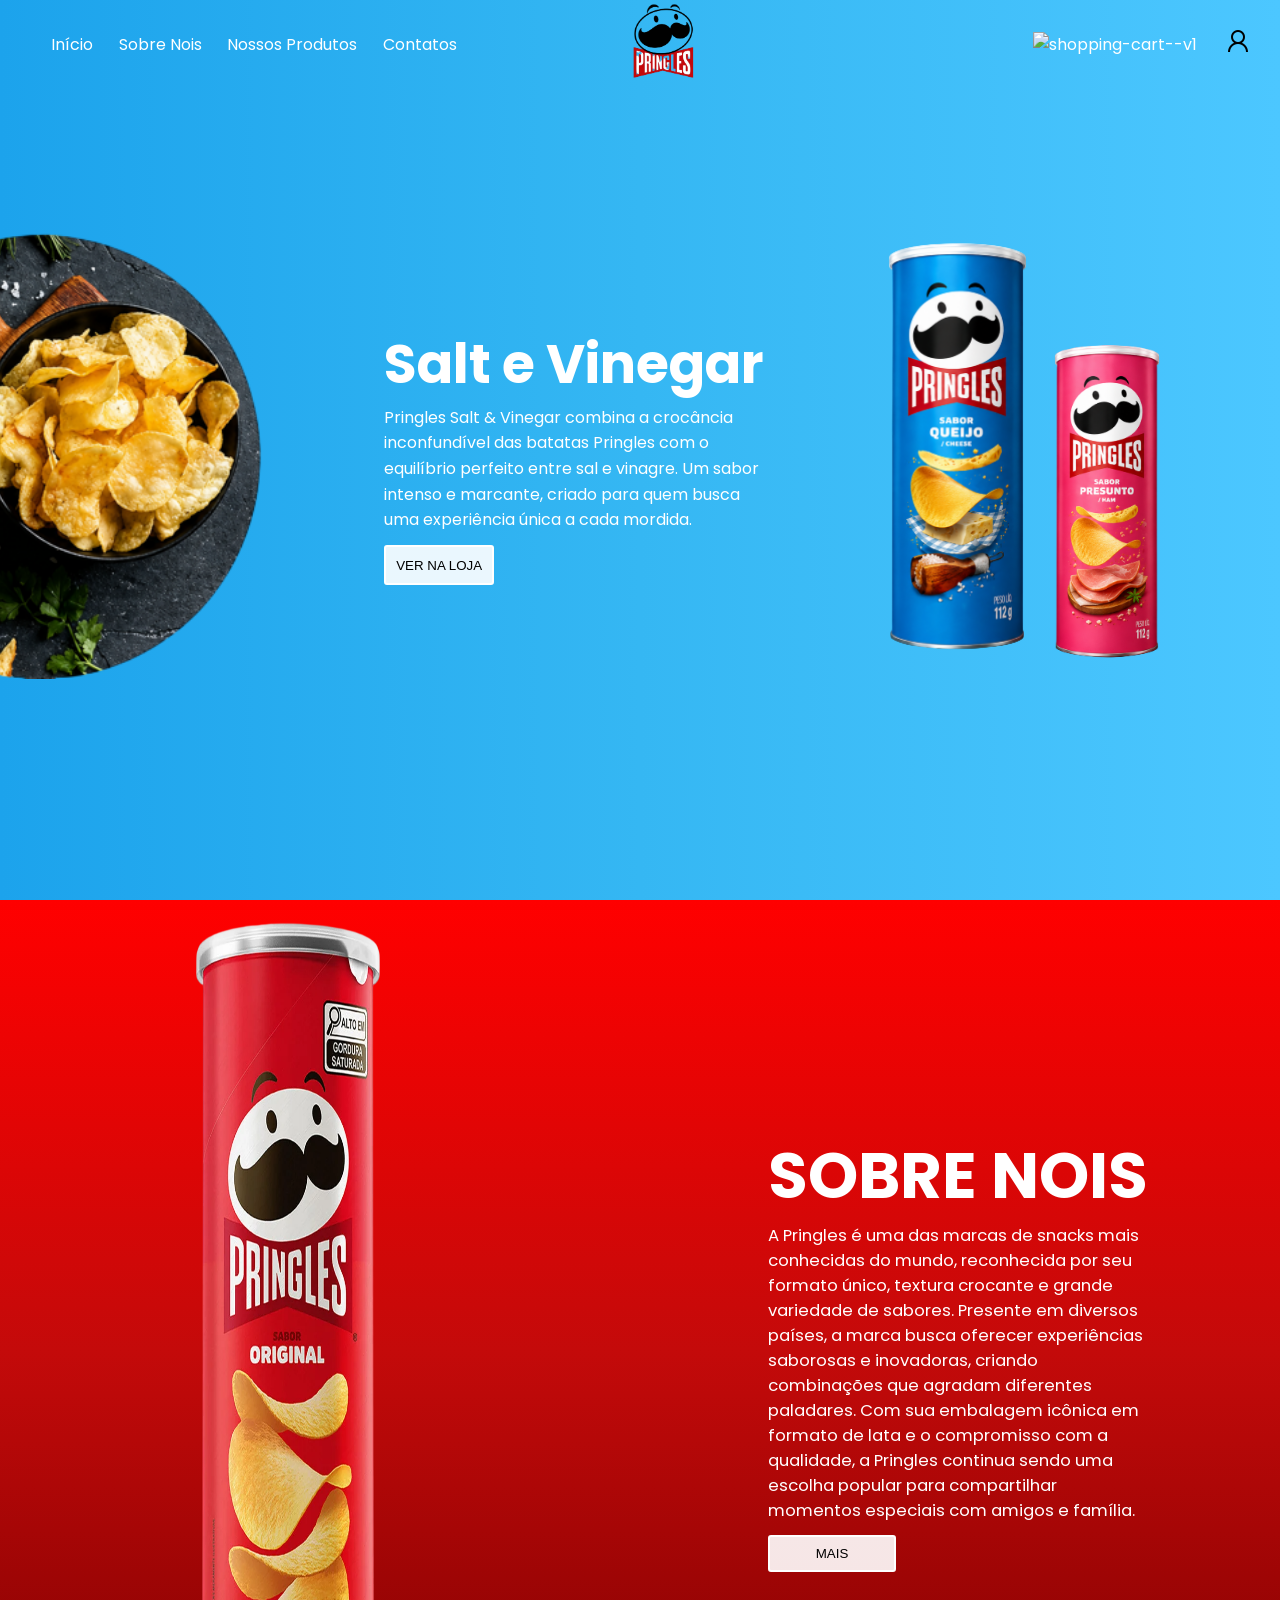
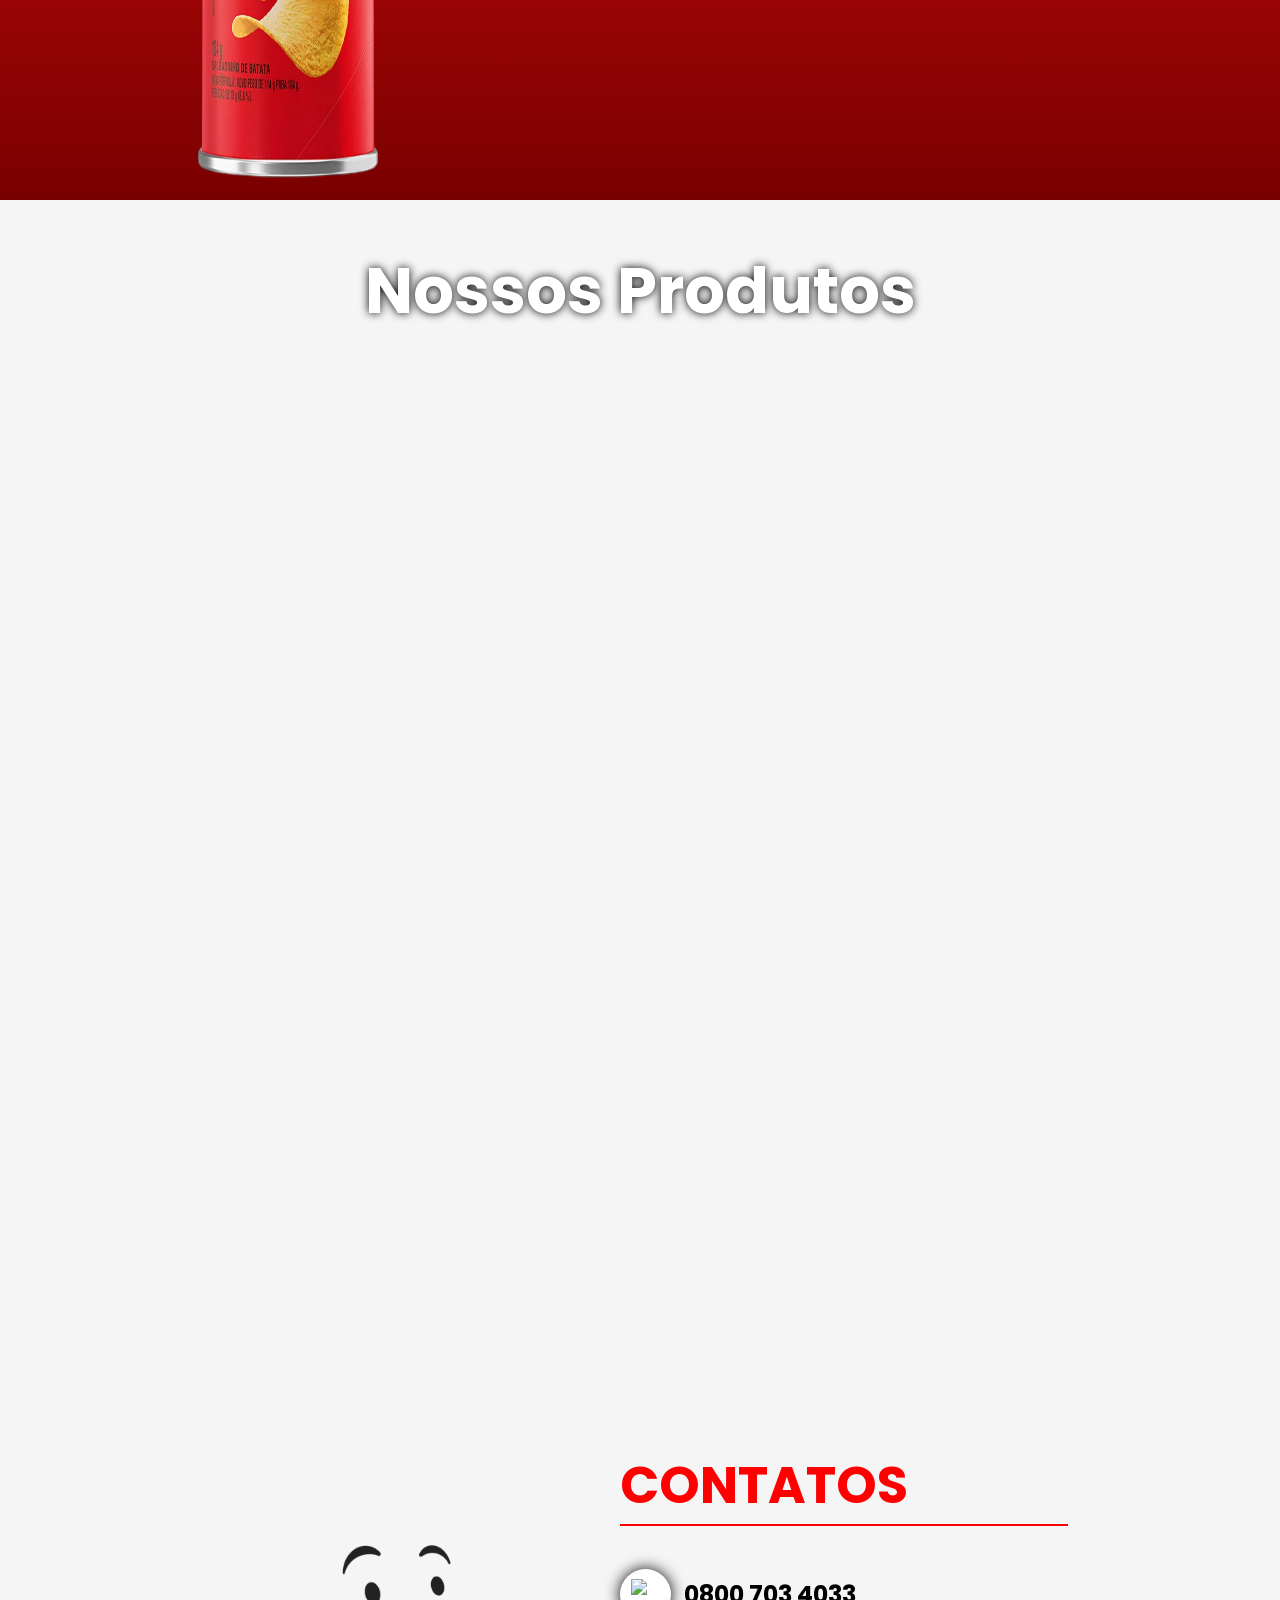
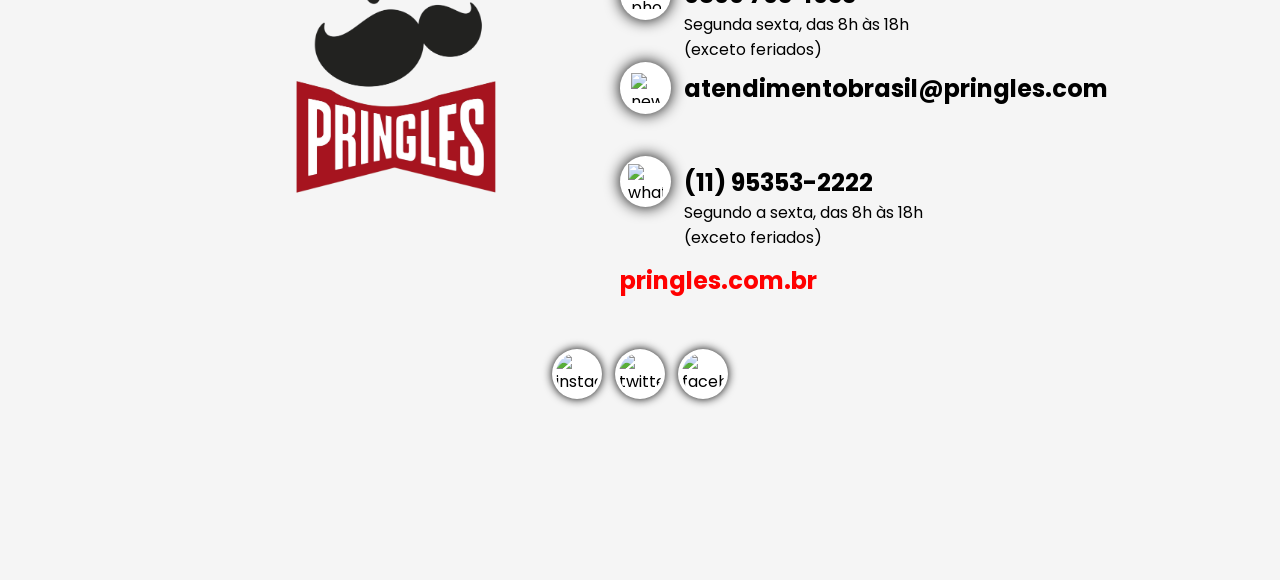
==== index.html @ d11bb08d "Update and rename pringles.html to index.html" ====
<!DOCTYPE html>
<html lang="pt-br">

<head>
    <meta charset="UTF-8">
    <meta name="viewport" content="width=device-width, initial-scale=1.0">
    <title>Pringles</title>
    <link rel="stylesheet" href="pringles.css">
    <script src="pringles.js" defer></script>
    <link rel="preconnect" href="https://fonts.googleapis.com">
    <link rel="preconnect" href="https://fonts.gstatic.com" crossorigin>
    <link
        href="https://fonts.googleapis.com/css2?family=Poppins:ital,wght@0,100;0,200;0,300;0,400;0,500;0,600;0,700;0,800;0,900;1,100;1,200;1,300;1,400;1,500;1,600;1,700;1,800;1,900&display=swap"
        rel="stylesheet">
</head>

<body>
    <header class="header">
        <div class="list">
            <ul>
                <a href="#">
                    <li>Início</li>
                </a>
                <a href="#sections2">
                    <li>Sobre Nois</li>
                </a>
                <a href="">
                    <li>Nossos Produtos</li>
                </a>
                <a href="">
                    <li>Contatos</li>
                </a>
            </ul>
        </div>
        <div class="logo">
            <img src="Imagens/logo.png" alt="">
        </div>
        <div class="icones">
            <a href="#" onclick="abrir()"> <img width="30" height="30"
                    src="https://img.icons8.com/ios-glyphs/30/shopping-cart--v1.png" alt="shopping-cart--v1" /></a>
            <a href="/PLINGLES/Login/login.html"><img src="Imagens/usuario.png" alt=""></a>
        </div>
    </header>

    <section class="section1">
        <div class="slaider">
            <div class="slide  ativo">

                <div class="circulo">
                    <img src="Imagens/Circulo1.png" alt="">
                </div>
                <div class="texto">
                    <h2>Salt e Vinegar</h2>
                    <p>Pringles Salt & Vinegar combina a crocância inconfundível das batatas Pringles com o equilíbrio
                        perfeito entre sal e vinagre. Um sabor intenso e marcante, criado para quem busca uma
                        experiência única a cada mordida.</p>
                    <button>VER NA LOJA</button>
                </div>
                <div class="latas">
                    <img src="Imagens/lata1.png" alt="">
                    <img src="Imagens/lata2.png" alt="">
                </div>

            </div>
            <div class="slide">

                <div class="circulo">
                    <img src="Imagens/Circulo1.png" alt="">
                </div>
                <div class="texto">
                    <h2>Salt e Vinegar</h2>
                    <p>Pringles Salt & Vinegar combina a crocância inconfundível das batatas Pringles com o equilíbrio
                        perfeito entre sal e vinagre. Um sabor intenso e marcante, criado para quem busca uma
                        experiência única a cada mordida.</p>
                    <button>VER NA LOJA</button>
                </div>
                <div class="latas">
                    <img src="Imagens/lata2.png" alt="">
                    <img src="Imagens/lata3.png" alt="">
                </div>
            </div>
            <div class="slide">

                <div class="circulo">
                    <img src="Imagens/Circulo1.png" alt="">
                </div>
                <div class="texto">
                    <h2>Salt e Vinegar</h2>
                    <p>Pringles Salt & Vinegar combina a crocância inconfundível das batatas Pringles com o equilíbrio
                        perfeito entre sal e vinagre. Um sabor intenso e marcante, criado para quem busca uma
                        experiência única a cada mordida.</p>
                    <button>VER NA LOJA</button>
                </div>
                <div class="latas">
                    <img src="Imagens/lata3.png" alt="">
                    <img src="Imagens/lata4.png" alt="">
                </div>

            </div>
            <div class="slide">

                <div class="circulo">
                    <img src="Imagens/Circulo1.png" alt="">
                </div>
                <div class="texto">
                    <h2>Salt e Vinegar</h2>
                    <p>Pringles Salt & Vinegar combina a crocância inconfundível das batatas Pringles com o equilíbrio
                        perfeito entre sal e vinagre. Um sabor intenso e marcante, criado para quem busca uma
                        experiência única a cada mordida.</p>
                    <button>VER NA LOJA</button>
                </div>
                <div class="latas">
                    <img src="Imagens/lata4.png" alt="">
                    <img src="Imagens/lata1.png" alt="">
                </div>

            </div>


        </div>
    </section>

    <section class="section2">
        <div class="area ativo">
            <div class="imgens ativo">
                <img src="Imagens/lataSobra-mais.png" alt="">
            </div>
            <div class="sobre">
                <div class="sobre-text">
                    <h2 id="sections2">SOBRE NOIS</h2>
                    <p>
                        A Pringles é uma das marcas de snacks mais conhecidas do mundo, reconhecida por seu formato
                        único, textura crocante e grande variedade de sabores. Presente em diversos países, a marca
                        busca oferecer experiências saborosas e inovadoras, criando combinações que agradam diferentes
                        paladares. Com sua embalagem icônica em formato de lata e o compromisso com a qualidade, a
                        Pringles continua sendo uma escolha popular para compartilhar momentos especiais com amigos e
                        família.
                    </p>
                    <button>MAIS</button>
                </div>
            </div>

        </div>
        <div class="area">
            <div class="imgens ativo">
                <img src="Imagens/latasobrenois.png" alt="">
            </div>
            <div class="sobre">
                <div class="sobre-text">
                    <h2>SOBRE NOIS</h2>
                    <p>
                        A Pringles é uma das marcas de snacks mais conhecidas do mundo, reconhecida por seu formato
                        único, textura crocante e grande variedade de sabores. Presente em diversos países, a marca
                        busca oferecer experiências saborosas e inovadoras, criando combinações que agradam diferentes
                        paladares. Com sua embalagem icônica em formato de lata e o compromisso com a qualidade, a
                        Pringles continua sendo uma escolha popular para compartilhar momentos especiais com amigos e
                        família.
                    </p>
                    <button>MAIS</button>
                </div>
            </div>
        </div>
        <div class="area">
            <div class="imgens ativo">
                <img src="Imagens/latasobre.nois3.png" alt="">
            </div>

            <div class="sobre">
                <div class="sobre-text">
                    <h2>SOBRE NOIS</h2>
                    <p>
                        A Pringles é uma das marcas de snacks mais conhecidas do mundo, reconhecida por seu formato
                        único, textura crocante e grande variedade de sabores. Presente em diversos países, a marca
                        busca oferecer experiências saborosas e inovadoras, criando combinações que agradam diferentes
                        paladares. Com sua embalagem icônica em formato de lata e o compromisso com a qualidade, a
                        Pringles continua sendo uma escolha popular para compartilhar momentos especiais com amigos e
                        família.
                    </p>
                    <button>MAIS</button>
                </div>
            </div>
        </div>

        <div class="area">
            <div class="imgens ativo">
                <img src="Imagens/lata sobre nois2.png" alt="">
            </div>
            <div class="sobre">
                <div class="sobre-text">
                    <h2>SOBRE NOIS</h2>
                    <p>
                        A Pringles é uma das marcas de snacks mais conhecidas do mundo, reconhecida por seu formato
                        único, textura crocante e grande variedade de sabores. Presente em diversos países, a marca
                        busca oferecer experiências saborosas e inovadoras, criando combinações que agradam diferentes
                        paladares. Com sua embalagem icônica em formato de lata e o compromisso com a qualidade, a
                        Pringles continua sendo uma escolha popular para compartilhar momentos especiais com amigos e
                        família.
                    </p>
                    <button>MAIS</button>
                </div>
            </div>

        </div>
        <div class="area">
            <div class="imgens ativo">
                <img src="Imagens/sobrenois5.png" alt="">
            </div>
            <div class="sobre">
                <div class="sobre-text">
                    <h2>SOBRE NOIS</h2>
                    <p>
                        A Pringles é uma das marcas de snacks mais conhecidas do mundo, reconhecida por seu formato
                        único, textura crocante e grande variedade de sabores. Presente em diversos países, a marca
                        busca oferecer experiências saborosas e inovadoras, criando combinações que agradam diferentes
                        paladares. Com sua embalagem icônica em formato de lata e o compromisso com a qualidade, a
                        Pringles continua sendo uma escolha popular para compartilhar momentos especiais com amigos e
                        família.
                    </p>
                    <button>MAIS</button>
                </div>
            </div>
        </div>


    </section>
    <div class="titulo">
        <h2>Nossos Produtos</h2>
    </div>
    <section class="section3">


        <div class="pruduton">
            <div class="Produto">
                <img src="Imagens/lataSobra-mais.png" alt="">
                <h3>Pringles</h3>
                <p>R$ 20,99</p>
                <button onclick="comprar1()">Comprar</button>
            </div>
            <div class="Produto">
                <img src="Imagens/latasobre.nois3.png" alt="">
                <h3>Pringles</h3>
                <p>R$ 20,99</p>
                <button  onclick="comprar2()">Comprar</button>
            </div>
            <div class="Produto">
                <img src="Imagens/latasobrenois.png" alt="">
                <h3>Pringles</h3>
                <p>R$ 20,99</p>
                <button  onclick="comprar3()">Comprar</button>
            </div>
            <div class="Produto">
                <img src="Imagens/lata sobre nois2.png" alt="">
                <h3>Pringles</h3>
                <p>R$ 20,99</p>
                <button  onclick="comprar4()">Comprar</button>
            </div>
            <div class="Produto">
                <img src="Imagens/sobrenois5.png" alt="">
                <h3>Pringles</h3>
                <p>R$ 20,99</p>
                <button  onclick="comprar5()">Comprar</button>
            </div>
            <div class="Produto">
                <img src="Imagens/latasobre.png" alt="">
                <h3>Pringles</h3>
                <p>R$ 20,99</p>
                <button  onclick="comprar6()">Comprar</button>
            </div>

        </div>

    </section>

    <section class="carrosfundo">
        <button onclick="fecha()">X</button>
        <div class="carrinhos">
            <p id="vinsa"></p>
            <div class="carrinhoss">

                <div class="produtoss um">

                    <img src="/PLINGLES/Imagens/lataSobra-mais.png" alt="">
                    <div class="carrinho-texto">
                        <h2>Lata Vermelha</h2>

                        <div class="botons">

                            
                            <button>    <</button>

                                    <button>></button>
                        </div>
                        <p id="preço">R$ 19;99</p>
                        <p id="Total">Total: </p>
                        <p id="lixeira" onclick="lixo1()"><img width="30" height="30" src="https://img.icons8.com/ios-glyphs/30/filled-trash.png" alt="filled-trash"/></p>
                    </div>
                </div>
                <div class="produtoss dois">

                    <img src="/PLINGLES/Imagens/latasobre.nois3.png" alt="">
                    <div class="carrinho-texto">
                        <h2>Lata Azul</h2>

                        <div class="botons">

                            
                            <button>    <</button>

                                    <button>></button>
                        </div>
                        <p id="preço">R$ 19;99</p>
                        <p id="Total">Total: </p>
<p id="lixeira" onclick="lixo2()"><img width="30" height="30" src="https://img.icons8.com/ios-glyphs/30/filled-trash.png" alt="filled-trash"/></p>
                    </div>
                </div>
                <div class="produtoss tres">

                    <img src="/PLINGLES/Imagens/latasobrenois.png" alt="">
                    <div class="carrinho-texto">
                        <h2>Lata Rosa</h2>

                        <div class="botons">

                            
                            <button>    <</button>

                                    <button>></button>
                        </div>
                        <p id="preço">R$ 19;99</p>
                        <p id="Total">Total: </p>
<p id="lixeira" onclick="lixo3()"><img width="30" height="30" src="https://img.icons8.com/ios-glyphs/30/filled-trash.png" alt="filled-trash"/></p>
                    </div>
                </div>
                <div class="produtoss quatro">

                    <img src="/PLINGLES/Imagens/lata sobre nois2.png" alt="">
                    <div class="carrinho-texto">
                        <h2>Lata Verde</h2>

                        <div class="botons">

                            
                            <button>    <</button>

                                    <button>></button>
                        </div>
                        <p id="preço">R$ 19;99</p>
                        <p id="Total">Total: </p>
                        <p id="lixeira" onclick="lixo4()"><img width="30" height="30" src="https://img.icons8.com/ios-glyphs/30/filled-trash.png" alt="filled-trash"/></p>
                    </div>
                </div>
                <div class="produtoss cinco">

                    <img src="/PLINGLES/Imagens/sobrenois5.png" alt="">
                    <div class="carrinho-texto">
                        <h2>Lata Laranja</h2>

                        <div class="botons">

                            
                            <button>    <</button>

                                    <button>></button>
                        </div>
                        <p id="preço">R$ 19;99</p>
                        <p id="Total">Total: </p>
                        <p id="lixeira" onclick="lixo5()"><img width="30" height="30" src="https://img.icons8.com/ios-glyphs/30/filled-trash.png" alt="filled-trash"/></p>
                    </div>
                </div>
                <div class="produtoss seis" >

                    <img src="/PLINGLES/Imagens/latasobre.png" alt="">
                    <div class="carrinho-texto">
                        <h2>Lata Roxo</h2>

                        <div class="botons">

                            
                            <button>    <</button>

                                    <button>></button>
                        </div>
                        <p id="preço">R$ 19;99</p>
                        <p id="Total">Total: </p>
                        <p id="lixeira" onclick="lixo6()"><img width="30" height="30" src="https://img.icons8.com/ios-glyphs/30/filled-trash.png" alt="filled-trash"/></p>
                    </div>
                </div>
            </div>
        </div>
        

    </section>

    <footer class="section4">
        <div class="section4-pricipal">
            <div class="logo2">
                <img src="Imagens/logo2.png" alt="">
            </div>
            <div class="contatos">
                <div class="titulo-contato">
                    <h2>CONTATOS</h2>
                </div>
                <div class="numero1">
                    <div class="imagem1-numero">
                        <img width="30px" height="30px" src="https://img.icons8.com/ios-glyphs/30/phone--v1.png"
                            alt="phone--v1" />
                    </div>
                    <div class="textos-numero">
                        <h2>0800 703 4033</h2>
                        <p>Segunda sexta, das 8h às 18h (exceto feriados)</p>
                    </div>
                </div>
                <div class="atendimento1">
                    <div class="imagem1-numero">
                        <img width="30vw" height="30vw" src="https://img.icons8.com/ios-glyphs/30/new-post.png"
                            alt="new-post" />
                    </div>
                    <h2>atendimentobrasil@pringles.com</h2>
                </div>
                <div class="numero2">
                    <div class="imagem1-numero">
                        <img width="35vw" height="35vw"
                            src="https://img.icons8.com/material-outlined/24/whatsapp--v1.png" alt="whatsapp--v1" />
                    </div>
                    <div class="textos-numero">
                        <h2>(11) 95353-2222</h2>
                        <p>Segundo a sexta, das 8h às 18h (exceto feriados)</p>
                    </div>
                </div>
                <div class="atendimento2">
                    <h2>pringles.com.br</h2>
                </div>
            </div>
        </div><a href=""></a>
        <div class="rede">
            <img width="50" height="50" src="https://img.icons8.com/fluency/48/instagram-new.png" alt="instagram-new" />
            <img width="50" height="50" src="https://img.icons8.com/color/48/twitter--v1.png" alt="twitter--v1" />
            <img width="50" height="50" src="https://img.icons8.com/ios-glyphs/30/1ca3ec/facebook-f.png"
                alt="facebook-f" />
        </div>
    </footer>

</body>


<script src="https://cdn.jsdelivr.net/npm/gsap@3.15/dist/gsap.min.js"></script>
<script src="https://cdn.jsdelivr.net/npm/gsap@3.15/dist/gsap.min.js"></script>

<script src="https://cdn.jsdelivr.net/npm/gsap@3.15/dist/ScrollTrigger.min.js"></script>

</html>
---- pringles.css ----
* {
    padding: 0;
    margin: 0;
    box-sizing: border-box;

}

body {
    overflow-x: hidden;
    font-family: "Poppins", sans-serif;
}

.header {
    width: 100%;
    height: 7vw;
    background: transparent;
    z-index: 3;
    position: absolute;
    top: 0px;
    left: 0px;
    display: flex;
    justify-content: space-between;
    align-items: center;

    .logo img {
        width: 30vw;
    }

    .list {

        ul {
            display: flex;
            color: white;
            gap: 2vw;
            list-style-type: none;
            padding-left: 4vw;
            cursor: pointer;
        }
    }

    a {
        text-decoration: none;
        color: white;
    }

    .icones {
        width: 383px;
        display: flex;
        justify-content: end;
        align-items: center;
        gap: 2vw;
        margin-right: 2vw;


        .icones img {
            width: 3vw;
            height: 3vw;
            color: white;
            display: flex;
            align-items: center;
            cursor: pointer;
        }

    }

    .icones img:nth-child(2) {
        width: 3vw;
        height: 3vw;
        cursor: pointer;
    }

    .icones img:nth-child(1) {
        cursor: pointer;
    }
}


.section1 {
    position: absolute;
    top: -1.6%;
    width: 100%;
    height: 102vh;
}

.slaider {
    display: flex;
    flex-direction: column;
    width: 100%;
    height: 100%;
    position: relative;
    overflow: hidden;
    z-index: 2;

    .slide {
        display: flex;
        align-items: center;
        position: absolute;
        width: 100%;
        height: 100%;
        clip-path: circle(10% at 89% 50%);
        transition: 0s 2s;
        z-index: 2;
        opacity: 0;
        background: linear-gradient(90deg,
                #1ca3ec,
                #35b7f3,
                #4cc7ff);

        .texto {
            width: 30vw;
            color: white;
            margin-left: -5%;

        }

        .texto h2 {
            font-size: 4.2vw;
            opacity: 0;
            transition: 0s 2s;

        }

        .texto p {
            line-height: 2.0vw;
            opacity: 0;
            transition: 0s 2s;
        }

        @media (max-width: 764px) {
            .texto p {
                line-height: 3.0vw;
                opacity: 0;
                transition: 0s 2s;
            }
        }

        .texto button {
            padding: 0.8vw;
            border: solid white 2px;
            background: rgb(255, 255, 255, 0.9);
            border-radius: 3px;
            cursor: pointer;
            margin-top: 10vw;
            opacity: 0;
            transition: 0s 2s;
        }

        .circulo img {
            width: 35vw;
            margin-left: -40%;
        }

        .latas {
            margin-left: 7vw;
        }

        .latas img:nth-child(2) {
            cursor: pointer;
            width: 10vw;
        }

        .latas img:nth-child(1) {
            width: 14vw;
        }

    }

    .slide.ativo {
        clip-path: circle(150% at 89% 50%);
        opacity: 1;
        margin-top: 0.8vw;
        transition: 2s;
        position: absolute;
        top: 0;
        z-index: 3;

        button {
            margin-top: 1vw;
            opacity: 1;
            transition: 1s;
        }

        h2 {
            opacity: 1;
            transition: 1s;
        }

        p {
            opacity: 1;
            transition: 1s;
        }
    }

    .slide:nth-child(2) {
        background: pink;
    }



    .slide:nth-child(4) {
        background: rgb(45, 170, 61);
        ;
    }
}

.slide:nth-child(3) {
    background: rgb(255, 123, 0);

    .latas img:nth-child(2) {
        cursor: pointer;
        width: 11.5vw;
    }

    .latas img:nth-child(1) {
        width: 13vw;
    }

}

.section2 {
    background: rgba(255, 0, 0, 0.9);
    width: 100%;
    height: 100vh;
    position: relative;
    top: 100vh;

    .area {
        width: 100%;
        height: 100%;
        clip-path: circle(5% at 19% 50%);
        opacity: 0;
        position: absolute;
        z-index: 2;
        transition: 0.5s 3s;
        display: flex;
    }

    .area img {
        display: flex;
        width: 30vw;
        height: 100vh;
        align-items: center;
    }

    .sobre {
        width: 100%;
        height: 100%;
        display: flex;
        justify-content: end;
        align-items: center;
        margin-right: 10%;

        .sobre-text {
            display: flex;
            flex-direction: column;
            width: 30vw;
            color: white;
        }

        .sobre-text h2 {
            font-size: 5vw;
        }

        .sobre-text p {
            width: 30vw;
            font-size: 1.3vw;
        }

        .sobre-text button {
            padding: 0.8vw;
            border: solid white 2px;
            background: rgb(255, 255, 255, 0.9);
            border-radius: 3px;
            cursor: pointer;
            transition: 0s 2s;
            width: 10vw;

        }
    }

    .area:nth-child(1) {
        width: 100%;
        height: 100%;
        background: linear-gradient(180deg, red, rgb(196, 10, 10), rgb(121, 0, 0));
        opacity: 0;
        z-index: 2;
    }

    .area:nth-child(2) {
        width: 100%;
        height: 100%;
        background: rgb(255, 163, 178);
        opacity: 0;
    }

    .area:nth-child(4) {
        width: 100%;
        height: 100%;
        background: rgb(45, 170, 61);
        opacity: 0;
    }

    .area:nth-child(3) {
        width: 100%;
        height: 100%;
        background: linear-gradient(90deg, #1ca3ec, #35b7f3, #4cc7ff);
        opacity: 0;
    }

    .area:nth-child(5) {
        width: 100%;
        height: 100%;
        background: linear-gradient(90deg, orange, rgb(248, 172, 30));
        opacity: 0;
    }

    .imgens img {
        animation: gira 30s infinite linear;
        opacity: 0;
        cursor: pointer;
        width: 45vw;
    }

    .area.ativo {
        clip-path: circle(120% at 19% 50%);
        opacity: 1;
        transition: 2s;
        z-index: 2;

        .sobre-text button {
            padding: 0.7vw;
            border: solid white 2px;
            background: rgb(255, 255, 255, 0.9);
            border-radius: 3px;
            cursor: pointer;
            margin-top: 1vw;
            transition: 0s 2s;
        }


    }

    .imgens.ativo img {
        opacity: 1;
        position: absolute;

    }

}



@keyframes gira {
    0% {
        transform: rotate(0deg);
    }

    100% {
        transform: rotate(360deg);
    }
}

.section3 {
    width: 100%;
    height: 100vh;
    background: #f5f5f5;
    position: relative;
    top: 100vh;


}

.titulo {
    width: 100%;
    height: 20vh;
    position: relative;
    top: 100vh;
    background: #f5f5f5;
    display: flex;
    align-items: center;
    justify-content: center;

    h2 {
        font-size: 5vw;
        color: white;
        text-shadow: 0 0 10px black;
    }
}

.pruduton {
    width: 100%;
    height: 100%;
    display: grid;
    align-items: center;
    justify-content: center;
    grid-template-columns: repeat(3, 20vw);
    gap: 0 3%;

    .Produto {
        width: 20vw;
        height: 20vw;
        display: flex;
        align-items: center;
        justify-content: center;
        flex-direction: column;
        background: rgb(255, 255, 255);
        border-radius: 20px;
        box-shadow: 0 10px 30px rgb(0, 0, 0, 0.7);
        opacity: 0;
    }

    .Produto img {
        width: 11vw;
    }

    .Produto button {
        padding: 0.7vw 1.5vw;
        cursor: pointer;
        border: solid white 2px;
        background: rgb(255, 255, 255, 0.8);
        border-radius: 5px;
        box-shadow: 0 0 10px black;
    }

}

.pruduton button:active {
    transform: translateY(-5px);
}

.pruduton h3 {
    color: white;
    text-shadow: 0 0 10px black;
}

.section4 {
    width: 100%;
    height: 100vh;
    background: #f5f5f5;
    position: relative;
    top: 100vh;
    display: flex;
    align-items: center;
    justify-content: center;
    flex-direction: column;

    .section4-pricipal {
        display: flex;
        align-items: center;
        justify-content: center;
    }

    .logo2 img {
        width: 35vw;
    }

    .numero1 {
        display: flex;
        align-items: center;

    }

    .imagem1-numero {
        width: 4vw;
        height: 4vw;
        background: rgb(255, 255, 255);
        border-radius: 50%;
        box-shadow: 0 0 15px black;
        text-align: center;
        display: flex;
        align-items: center;
        justify-content: center;
        cursor: pointer;
        margin-right: 1vw;
    }

    .imagem1-numero:hover {
        background: rgb(240, 240, 240);
    }

    .atendimento1 {
        display: flex;
        align-items: center;
    }

    .numero2 {
        display: flex;
        align-items: center;
        max-width: 70vw;
    }

    .textos-numero {
        display: flex;
        flex-direction: column;
        margin-top: 4vw;
        max-width: 20vw;
    }

    .titulo-contato h2 {
        color: red;
        display: flex;
        width: 35vw;
        border-bottom: solid 2px red;
        font-size: 4vw;
    }

    .atendimento2 h2 {
        color: red;
        margin-top: 1vw;
    }
}

.rede {
    width: 100%;
    height: 6vw;
    display: flex;
    align-items: center;
    justify-content: center;
    gap: 1vw;
    margin-top: 3vw;
}

.rede img {
    background: white;
    box-shadow: 0 0 10px black;
    border-radius: 50%;
    padding: 0.3vw;
    cursor: pointer;
}

.rede img:hover {
    background: rgb(223, 223, 223);
}

.carrosfundo {
    width: 100%;
    height: 100vh;
    background: white;
    position: fixed;
    top: 0;
    display: none;
    z-index: 4;
}

.carrinhos {
    width: 90%;
    height: 85vh;
    background: rgb(4, 4, 5);
    margin: 5%;
    border-radius: 15px;
    display: flex;
    align-items: center;
    justify-content: center;
    position: fixed;
    z-index: 100;
    top: 0;
}

.carrinhoss {
    width: 90%;
    height: 90%;
    display: grid;
    z-index: 56;
    grid-template-columns: repeat(3, 1fr);
}

.produtoss {
    background: rgb(255, 255, 255);
    width: 25vw;
    height: 13vw;
    border-radius: 0.7vw;
    display: flex;
    z-index: 45;
    position: relative;
    img{
        height: 100%;
    }

#lixeira{
    position: absolute;
    right: 0.5vw;
    cursor: pointer;
    bottom: 0.5vw;
}

.carrinho-texto {
    display: flex;
    flex-direction: column;
    gap: 0.5vw;
    height: 100%;
    width: 50%;
    position: absolute;
    right: 0;
    z-index: 30;
    top:0;
    h2{
        font-size: 1.6vw;
        max-width: 100%;
    }
}
.botons{
    display: flex;
}
.carrinho-texto button {
    width: 3vw;
    height: 3vw;
    font-size: 2vw;
    border-radius: 50%;
    border: solid black 1px;
    text-align: center;
    color: rgb(19, 19, 19);
    background: rgba(255, 255, 255, 0.8);
    cursor: pointer;
}
}
.produtoss.um{
    display: none;
}
.produtoss.dois{
    display: none;
}
.produtoss.tres{
    display: none;
}
.produtoss.quatro{
    display: none;
}
.produtoss.cinco{
    display: none;
}
.produtoss.seis{
    display: none;
}




@media (max-width: 768px) {
    .section3 {
        width: 100%;
        height: 250vh;
        display: flex;
        align-items: center;
        justify-content: center;
    }

    .pruduton {
        display: flex;
        flex-direction: column;
        align-items: center;
        justify-content: center;
        gap: 4vw;
        height: 100%;
        width: 100%;

        .Produto {
            display: flex;
            align-items: center;
            justify-content: center;
            width: 40vw;
            height: 40vw;

            button {
                padding: 1vw 3vw;
                font-size: 2.5vw;
            }

            p {
                font-size: 3vw;
                margin-bottom: .5vw;
            }

            img {
                width: 20vw;
            }
        }
    }

    .section4 {
        width: 100%;
        height: 100vh;
        top: 100vh;
    }

    .section2 {


        .imgens.ativo img {
            width: 40vw;
            height: 50vw;
            top: 40vw;
            display: flex;
            align-items: center;
            justify-content: center;
        }

        .area {
            display: flex;
            align-items: center;
            justify-content: center;
            height: 100%;
            width: 100%;
        }
    }

    .area {
        display: flex;
        align-items: center;
        justify-content: center;
    }
}
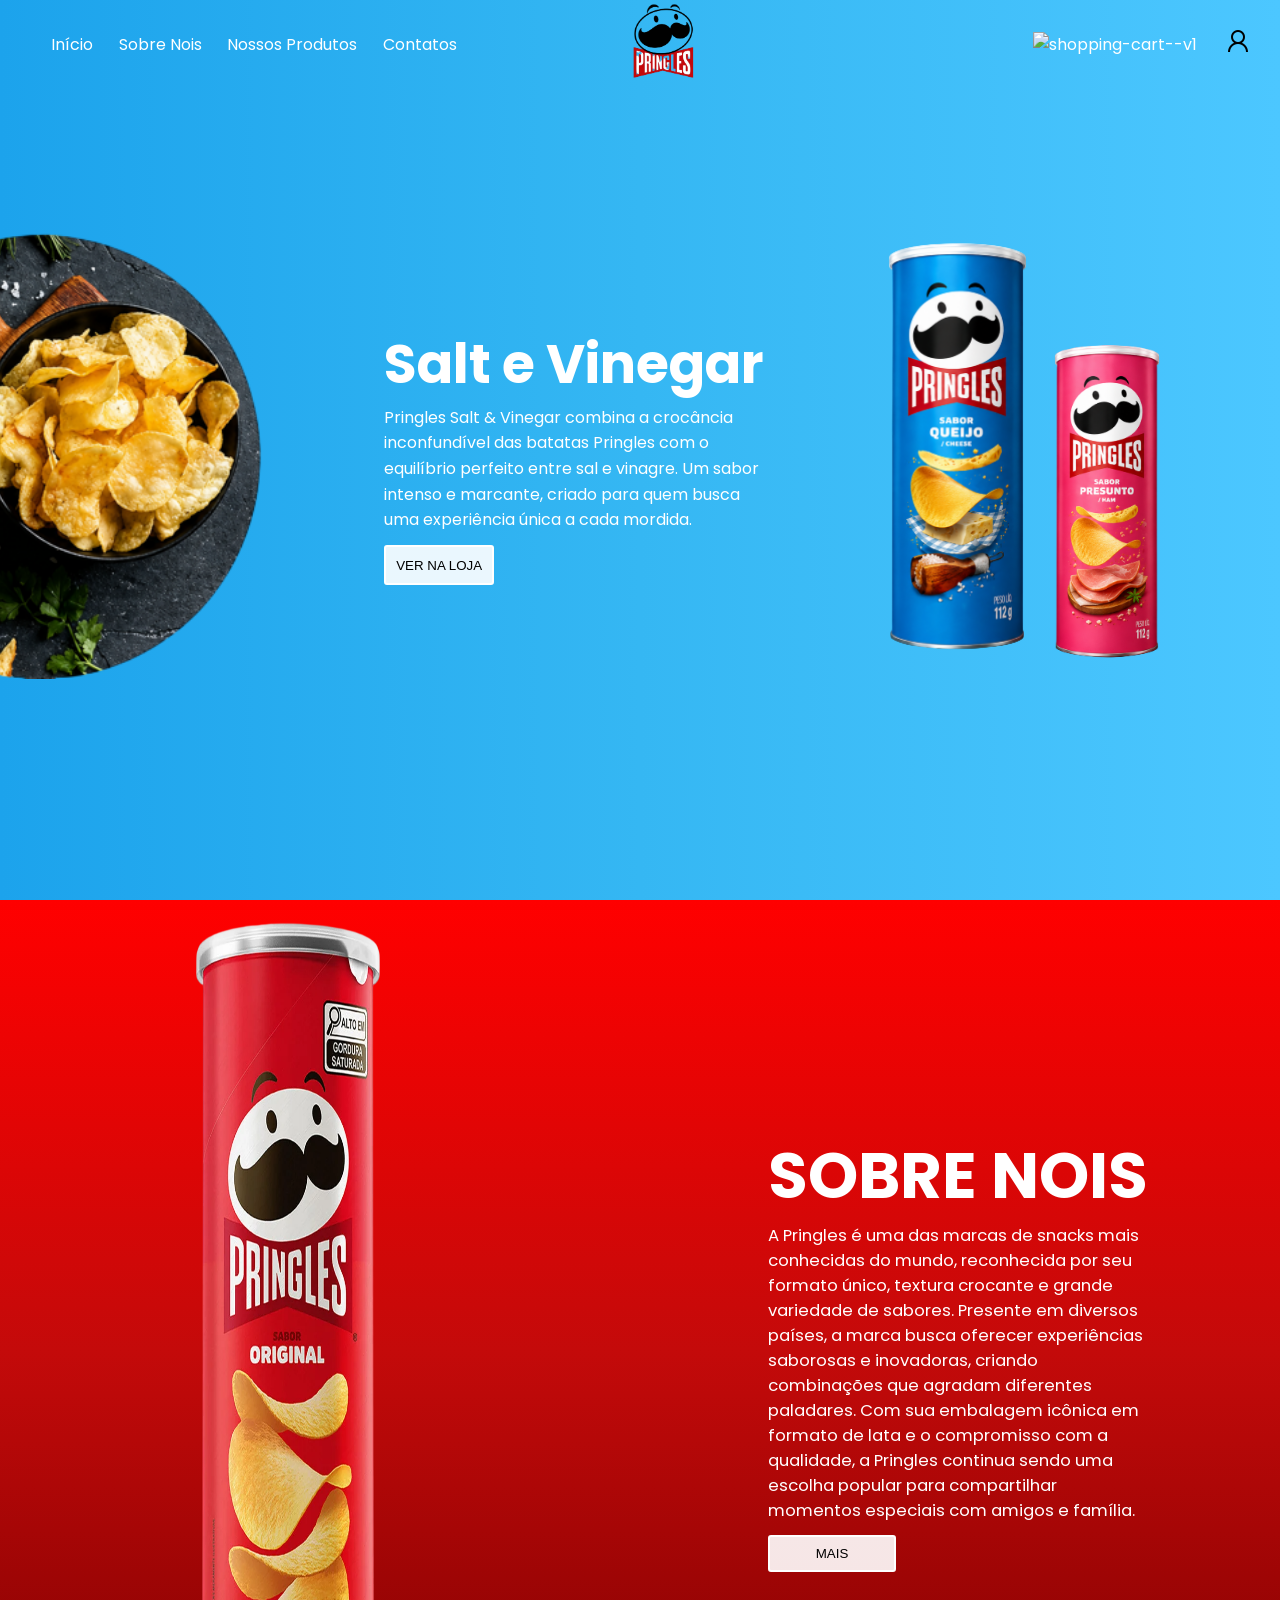
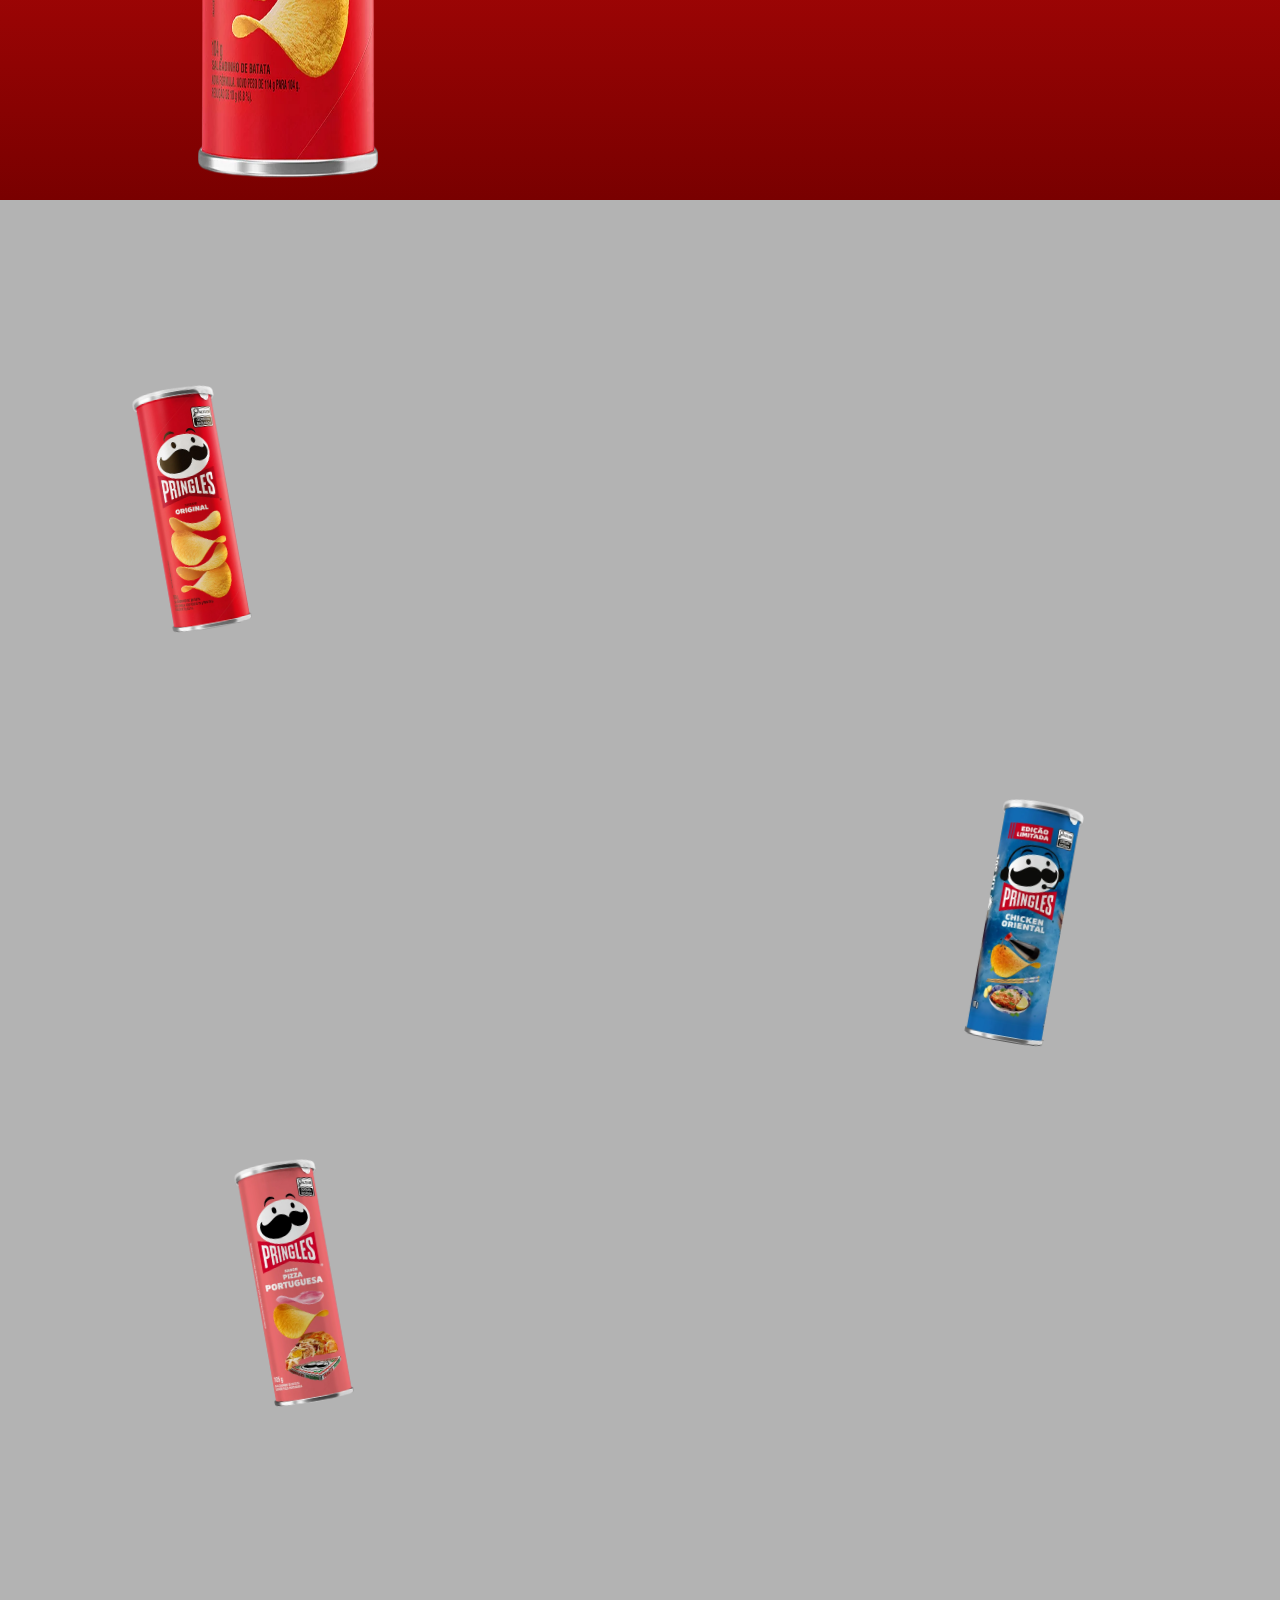
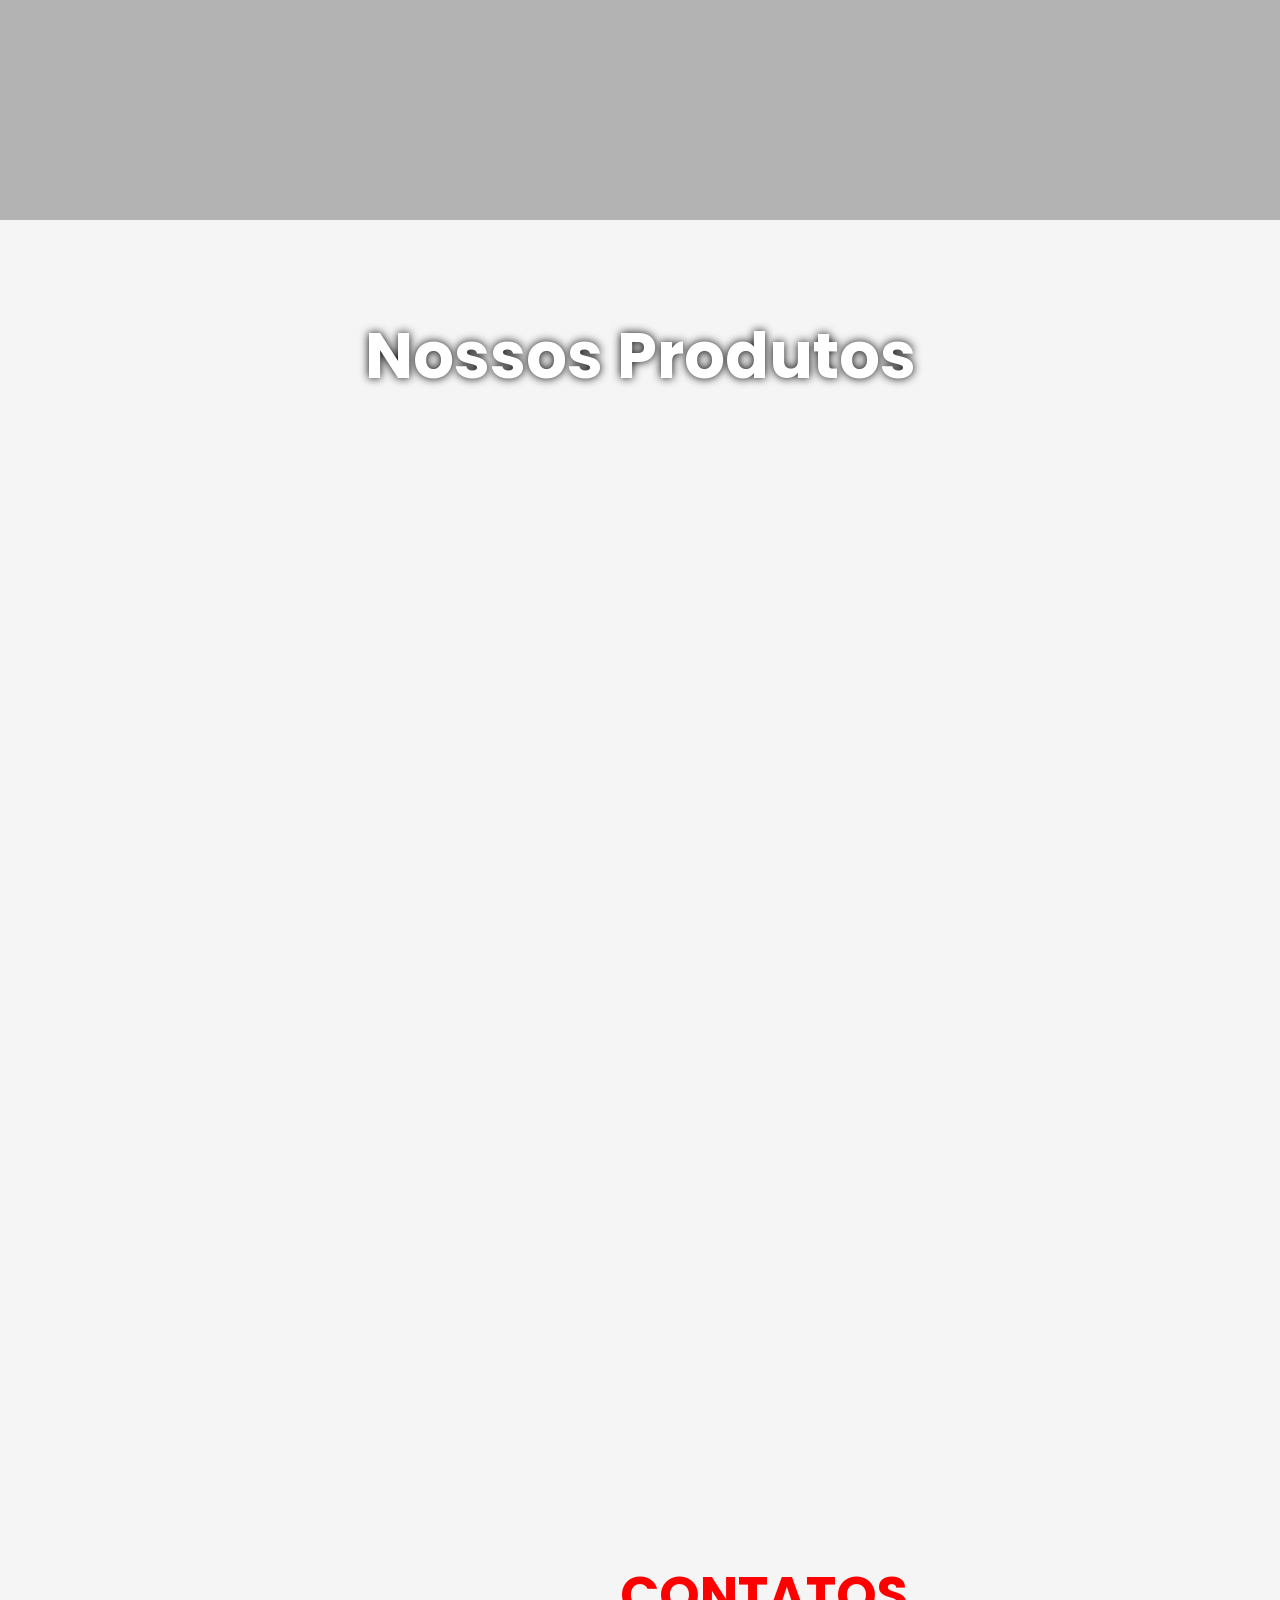
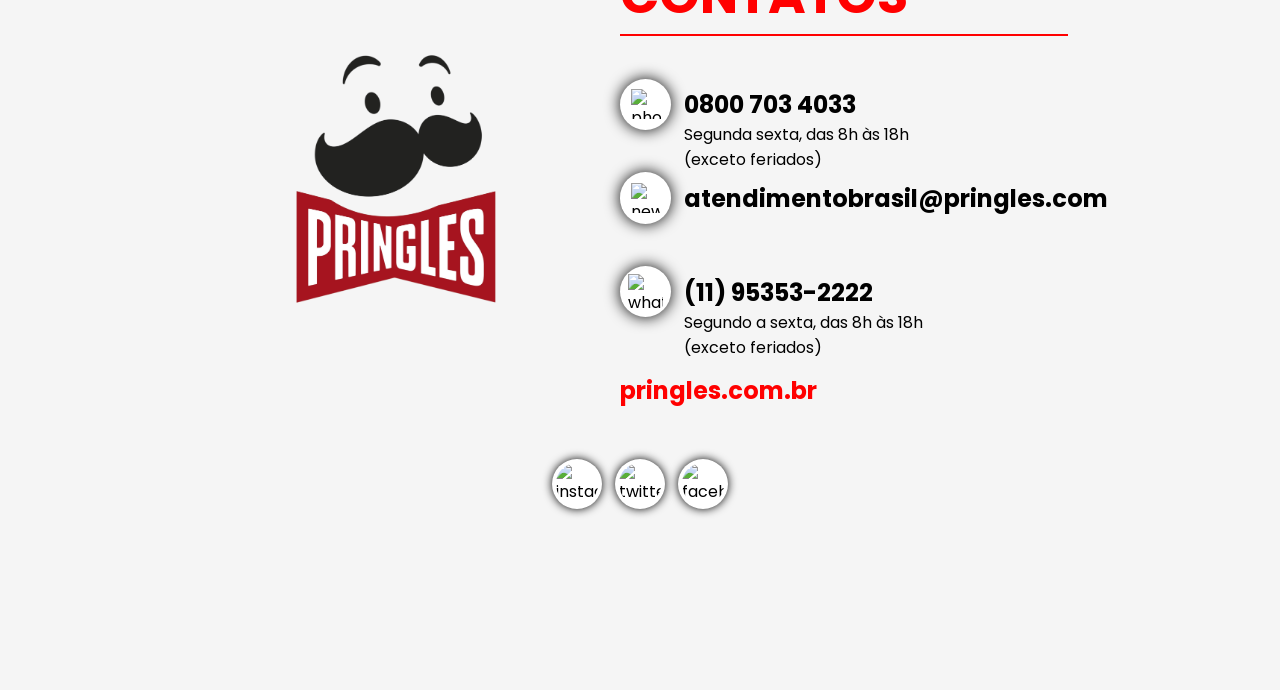
==== commit 1d355254: "Add files via upload" ====
--- a/index.html
+++ b/index.html
@@ -37,7 +37,7 @@
         </div>
         <div class="icones">
             <a href="#" onclick="abrir()"> <img width="30" height="30"
-                    src="https://img.icons8.com/ios-glyphs/30/shopping-cart--v1.png" alt="shopping-cart--v1" /></a>
+                    src="https://img.icons8.com/ios-glyphs/30/ffffff/shopping-cart--v1.png" alt="shopping-cart--v1" /></a>
             <a href="/PLINGLES/Login/login.html"><img src="Imagens/usuario.png" alt=""></a>
         </div>
     </header>
@@ -223,6 +223,16 @@
 
 
     </section>
+
+    <div class="faixa">
+    <div class="fundo"></div>
+<img src="Imagens/Faixa2.png" alt="">
+<img id="latinha1" src="Imagens/lataSobra-mais.png" alt="">
+<img id="latinha2" src="Imagens/latasobre.nois3.png" alt="">
+<img id="latinha3" src="Imagens/latasobrenois.png" alt="">
+
+</div>
+
     <div class="titulo">
         <h2>Nossos Produtos</h2>
     </div>
@@ -240,31 +250,31 @@
                 <img src="Imagens/latasobre.nois3.png" alt="">
                 <h3>Pringles</h3>
                 <p>R$ 20,99</p>
-                <button  onclick="comprar2()">Comprar</button>
+                <button onclick="comprar2()">Comprar</button>
             </div>
             <div class="Produto">
                 <img src="Imagens/latasobrenois.png" alt="">
                 <h3>Pringles</h3>
                 <p>R$ 20,99</p>
-                <button  onclick="comprar3()">Comprar</button>
+                <button onclick="comprar3()">Comprar</button>
             </div>
             <div class="Produto">
                 <img src="Imagens/lata sobre nois2.png" alt="">
                 <h3>Pringles</h3>
                 <p>R$ 20,99</p>
-                <button  onclick="comprar4()">Comprar</button>
+                <button onclick="comprar4()">Comprar</button>
             </div>
             <div class="Produto">
                 <img src="Imagens/sobrenois5.png" alt="">
                 <h3>Pringles</h3>
                 <p>R$ 20,99</p>
-                <button  onclick="comprar5()">Comprar</button>
+                <button onclick="comprar5()">Comprar</button>
             </div>
             <div class="Produto">
                 <img src="Imagens/latasobre.png" alt="">
                 <h3>Pringles</h3>
                 <p>R$ 20,99</p>
-                <button  onclick="comprar6()">Comprar</button>
+                <button onclick="comprar6()">Comprar</button>
             </div>
 
         </div>
@@ -272,7 +282,8 @@
     </section>
 
     <section class="carrosfundo">
-        <button onclick="fecha()">X</button>
+        <button class="sair-carrinho" onclick="fecha()">X</button>
+        <h2 class="tutlo-carro">Carriho do Site</h2>
         <div class="carrinhos">
             <p id="vinsa"></p>
             <div class="carrinhoss">
@@ -285,14 +296,17 @@
 
                         <div class="botons">
 
-                            
-                            <button>    <</button>
-
-                                    <button>></button>
-                        </div>
-                        <p id="preço">R$ 19;99</p>
-                        <p id="Total">Total: </p>
-                        <p id="lixeira" onclick="lixo1()"><img width="30" height="30" src="https://img.icons8.com/ios-glyphs/30/filled-trash.png" alt="filled-trash"/></p>
+
+                            <button style="font-size: 2vw;margin-right: 1vw;">+</button>
+
+                            <button><img width="30" height="30"
+                                    src="https://img.icons8.com/ios-glyphs/30/minus-math.png"
+                                    alt="minus-math" /></button>
+                        </div>
+                        <p id="preço">R$ 19;99</p>
+                        <p id="Total">Total: </p>
+                        <p id="lixeira" onclick="lixo1()"><img width="30" height="30"
+                                src="https://img.icons8.com/ios-glyphs/30/filled-trash.png" alt="filled-trash" /></p>
                     </div>
                 </div>
                 <div class="produtoss dois">
@@ -303,14 +317,17 @@
 
                         <div class="botons">
 
-                            
-                            <button>    <</button>
-
-                                    <button>></button>
-                        </div>
-                        <p id="preço">R$ 19;99</p>
-                        <p id="Total">Total: </p>
-<p id="lixeira" onclick="lixo2()"><img width="30" height="30" src="https://img.icons8.com/ios-glyphs/30/filled-trash.png" alt="filled-trash"/></p>
+
+                            <button style="font-size: 2vw;margin-right: 1vw;">+</button>
+
+                            <button><img width="30" height="30"
+                                    src="https://img.icons8.com/ios-glyphs/30/minus-math.png"
+                                    alt="minus-math" /></button>
+                        </div>
+                        <p id="preço">R$ 19;99</p>
+                        <p id="Total">Total: </p>
+                        <p id="lixeira" onclick="lixo2()"><img width="30" height="30"
+                                src="https://img.icons8.com/ios-glyphs/30/filled-trash.png" alt="filled-trash" /></p>
                     </div>
                 </div>
                 <div class="produtoss tres">
@@ -321,14 +338,17 @@
 
                         <div class="botons">
 
-                            
-                            <button>    <</button>
-
-                                    <button>></button>
-                        </div>
-                        <p id="preço">R$ 19;99</p>
-                        <p id="Total">Total: </p>
-<p id="lixeira" onclick="lixo3()"><img width="30" height="30" src="https://img.icons8.com/ios-glyphs/30/filled-trash.png" alt="filled-trash"/></p>
+
+                            <button style="font-size: 2vw;margin-right: 1vw;">+</button>
+
+                            <button><img width="30" height="30"
+                                    src="https://img.icons8.com/ios-glyphs/30/minus-math.png"
+                                    alt="minus-math" /></button>
+                        </div>
+                        <p id="preço">R$ 19;99</p>
+                        <p id="Total">Total: </p>
+                        <p id="lixeira" onclick="lixo3()"><img width="30" height="30"
+                                src="https://img.icons8.com/ios-glyphs/30/filled-trash.png" alt="filled-trash" /></p>
                     </div>
                 </div>
                 <div class="produtoss quatro">
@@ -339,14 +359,17 @@
 
                         <div class="botons">
 
-                            
-                            <button>    <</button>
-
-                                    <button>></button>
-                        </div>
-                        <p id="preço">R$ 19;99</p>
-                        <p id="Total">Total: </p>
-                        <p id="lixeira" onclick="lixo4()"><img width="30" height="30" src="https://img.icons8.com/ios-glyphs/30/filled-trash.png" alt="filled-trash"/></p>
+
+                            <button style="font-size: 2vw;margin-right: 1vw;">+</button>
+
+                            <button><img width="30" height="30"
+                                    src="https://img.icons8.com/ios-glyphs/30/minus-math.png"
+                                    alt="minus-math" /></button>
+                        </div>
+                        <p id="preço">R$ 19;99</p>
+                        <p id="Total">Total: </p>
+                        <p id="lixeira" onclick="lixo4()"><img width="30" height="30"
+                                src="https://img.icons8.com/ios-glyphs/30/filled-trash.png" alt="filled-trash" /></p>
                     </div>
                 </div>
                 <div class="produtoss cinco">
@@ -357,17 +380,20 @@
 
                         <div class="botons">
 
-                            
-                            <button>    <</button>
-
-                                    <button>></button>
-                        </div>
-                        <p id="preço">R$ 19;99</p>
-                        <p id="Total">Total: </p>
-                        <p id="lixeira" onclick="lixo5()"><img width="30" height="30" src="https://img.icons8.com/ios-glyphs/30/filled-trash.png" alt="filled-trash"/></p>
-                    </div>
-                </div>
-                <div class="produtoss seis" >
+
+                            <button style="font-size: 2vw;margin-right: 1vw;">+</button>
+
+                            <button><img width="30" height="30"
+                                    src="https://img.icons8.com/ios-glyphs/30/minus-math.png"
+                                    alt="minus-math" /></button>
+                        </div>
+                        <p id="preço">R$ 19;99</p>
+                        <p id="Total">Total: </p>
+                        <p id="lixeira" onclick="lixo5()"><img width="30" height="30"
+                                src="https://img.icons8.com/ios-glyphs/30/filled-trash.png" alt="filled-trash" /></p>
+                    </div>
+                </div>
+                <div class="produtoss seis">
 
                     <img src="/PLINGLES/Imagens/latasobre.png" alt="">
                     <div class="carrinho-texto">
@@ -375,19 +401,22 @@
 
                         <div class="botons">
 
-                            
-                            <button>    <</button>
-
-                                    <button>></button>
-                        </div>
-                        <p id="preço">R$ 19;99</p>
-                        <p id="Total">Total: </p>
-                        <p id="lixeira" onclick="lixo6()"><img width="30" height="30" src="https://img.icons8.com/ios-glyphs/30/filled-trash.png" alt="filled-trash"/></p>
-                    </div>
-                </div>
-            </div>
-        </div>
-        
+
+                            <button style="font-size: 2vw;margin-right: 1vw;">+</button>
+
+                            <button><img width="30" height="30"
+                                    src="https://img.icons8.com/ios-glyphs/30/minus-math.png"
+                                    alt="minus-math" /></button>
+                        </div>
+                        <p id="preço">R$ 19;99</p>
+                        <p id="Total">Total: </p>
+                        <p id="lixeira" onclick="lixo6()"><img width="30" height="30"
+                                src="https://img.icons8.com/ios-glyphs/30/filled-trash.png" alt="filled-trash" /></p>
+                    </div>
+                </div>
+            </div>
+        </div>
+
 
     </section>
 
@@ -448,4 +477,4 @@
 
 <script src="https://cdn.jsdelivr.net/npm/gsap@3.15/dist/ScrollTrigger.min.js"></script>
 
-</html>
+</html>
--- a/pringles.css
+++ b/pringles.css
@@ -8,6 +8,7 @@
 body {
     overflow-x: hidden;
     font-family: "Poppins", sans-serif;
+    background: #dedede;
 }
 
 .header {
@@ -227,11 +228,11 @@
     .area {
         width: 100%;
         height: 100%;
-        clip-path: circle(5% at 19% 50%);
+        clip-path: circle(0% at 19% 50%);
         opacity: 0;
         position: absolute;
         z-index: 2;
-        transition: 0.5s 3s;
+        transition: opacity 0.1s 2s, clip-path 0.1s 2s;
         display: flex;
     }
 
@@ -283,7 +284,6 @@
         height: 100%;
         background: linear-gradient(180deg, red, rgb(196, 10, 10), rgb(121, 0, 0));
         opacity: 0;
-        z-index: 2;
     }
 
     .area:nth-child(2) {
@@ -324,8 +324,8 @@
     .area.ativo {
         clip-path: circle(120% at 19% 50%);
         opacity: 1;
-        transition: 2s;
-        z-index: 2;
+        transition: opacity 0.1s ,clip-path 4s;
+        z-index: 3;
 
         .sobre-text button {
             padding: 0.7vw;
@@ -365,16 +365,16 @@
     height: 100vh;
     background: #f5f5f5;
     position: relative;
-    top: 100vh;
+    top: 80vh;
 
 
 }
 
 .titulo {
     width: 100%;
-    height: 20vh;
+    height: 30vh;
     position: relative;
-    top: 100vh;
+    top: 80vh;
     background: #f5f5f5;
     display: flex;
     align-items: center;
@@ -438,7 +438,7 @@
     height: 100vh;
     background: #f5f5f5;
     position: relative;
-    top: 100vh;
+    top: 80vh;
     display: flex;
     align-items: center;
     justify-content: center;
@@ -540,12 +540,38 @@
     top: 0;
     display: none;
     z-index: 4;
-}
-
+   
+}
+.tutlo-carro{
+    width: 100%;
+    height: 10vh;
+    color: white;
+    text-shadow: 0 0 10px black;
+    position: absolute;
+    top: 0;
+    display: flex;
+    align-items: center;
+    justify-content: center;
+    font-weight: 900;
+    font-size: 5vw;
+}
+.sair-carrinho{
+    width: 3vw;
+    height: 3vw;
+    font-size: 2vw;
+    text-align: center;
+    border-radius: 50%;
+cursor: pointer;
+border: solid 1px black;
+position: absolute;
+z-index: 10;
+left: 1vw;
+top: 1vw;
+}
 .carrinhos {
     width: 90%;
     height: 85vh;
-    background: rgb(4, 4, 5);
+    background: rgb(4, 4, 5,0.9);
     margin: 5%;
     border-radius: 15px;
     display: flex;
@@ -572,68 +598,133 @@
     display: flex;
     z-index: 45;
     position: relative;
-    img{
-        height: 100%;
-    }
-
-#lixeira{
+
+    img {
+        height: 100%;
+    }
+
+    #lixeira {
+        position: absolute;
+        right: 0.5vw;
+        cursor: pointer;
+        bottom: 0.5vw;
+    }
+
+    .carrinho-texto {
+        display: flex;
+        flex-direction: column;
+        gap: 0.5vw;
+        height: 100%;
+        width: 50%;
+        position: absolute;
+        right: 0;
+        z-index: 30;
+        top: 0;
+
+        h2 {
+            font-size: 1.6vw;
+            max-width: 100%;
+        }
+    }
+
+    .botons {
+        display: flex;
+    }
+
+    .carrinho-texto button {
+        width: 3vw;
+        height: 3vw;
+        font-size: 2vw;
+        border-radius: 50%;
+        border: solid black 1px;
+        text-align: center;
+        color: rgb(19, 19, 19);
+        background: rgba(255, 255, 255, 0.8);
+        cursor: pointer;
+    }
+}
+
+.produtoss.um {
+    display: none;
+}
+
+.produtoss.dois {
+    display: none;
+}
+
+.produtoss.tres {
+    display: none;
+}
+
+.produtoss.quatro {
+    display: none;
+}
+
+.produtoss.cinco {
+    display: none;
+}
+
+.produtoss.seis {
+    display: none;
+}
+
+.faixa {
+    width: 100%;
+    height: 200vh;
+    position: relative;
+    top: 90vh;
+    background: #b3b3b3;
+    z-index: -2;
+
+    img {
+        width: 100%;
+        height: 100%;
+        position: absolute;
+        z-index: 10;
+    }
+}
+
+.fundo {
+    height: 200vh;
+    width: 100%;
+    background: #b3b3b3;
     position: absolute;
-    right: 0.5vw;
-    cursor: pointer;
-    bottom: 0.5vw;
-}
-
-.carrinho-texto {
-    display: flex;
-    flex-direction: column;
-    gap: 0.5vw;
-    height: 100%;
-    width: 50%;
+    z-index: 12;
+    clip-path: polygon(0 0,
+            200% 0,
+            200% 200%,
+            0 200%);
+}
+
+#latinha1 {
+    width: 20vw;
+    height: auto;
     position: absolute;
-    right: 0;
-    z-index: 30;
-    top:0;
-    h2{
-        font-size: 1.6vw;
-        max-width: 100%;
-    }
-}
-.botons{
-    display: flex;
-}
-.carrinho-texto button {
-    width: 3vw;
-    height: 3vw;
-    font-size: 2vw;
-    border-radius: 50%;
-    border: solid black 1px;
-    text-align: center;
-    color: rgb(19, 19, 19);
-    background: rgba(255, 255, 255, 0.8);
-    cursor: pointer;
-}
-}
-.produtoss.um{
-    display: none;
-}
-.produtoss.dois{
-    display: none;
-}
-.produtoss.tres{
-    display: none;
-}
-.produtoss.quatro{
-    display: none;
-}
-.produtoss.cinco{
-    display: none;
-}
-.produtoss.seis{
-    display: none;
-}
-
-
-
+    z-index: 50;
+    top: 15%;
+    left: 5%;
+    transform: rotate(-10deg);
+}
+
+#latinha2 {
+    width: 20vw;
+    height: auto;
+    position: absolute;
+    z-index: 50;
+    top: 38%;
+    left: 70%;
+    transform: rotate(10deg);
+}
+
+#latinha3 {
+    width: 20vw;
+    height: auto;
+    position: absolute;
+    z-index: 50;
+    top: 58%;
+    left: 13%;
+    transform: rotate(-10deg);
+}
 
 @media (max-width: 768px) {
     .section3 {
